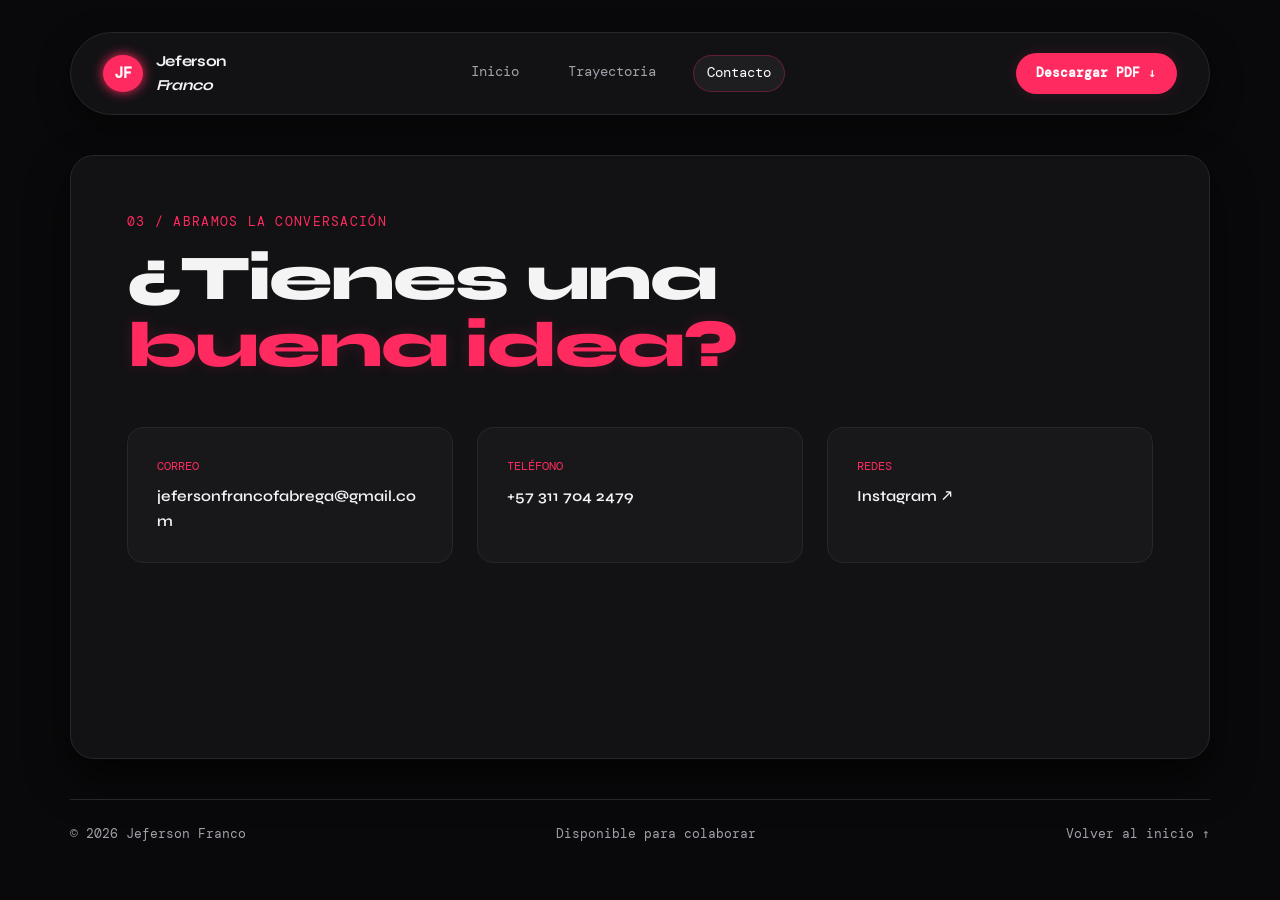
==== contacto.html @ cbbea217 "Primer commit" ====
<!doctype html>
<html lang="es">

<head>
  <meta charset="utf-8">
  <meta name="viewport" content="width=device-width, initial-scale=1">
  <title>Contacto | Valentina Ríos</title>
  <link rel="preconnect" href="https://fonts.googleapis.com">
  <link rel="preconnect" href="https://fonts.gstatic.com" crossorigin>
  <link href="https://fonts.googleapis.com/css2?family=DM+Mono:wght@400;500&family=Syne:wght@400;600;700;800&display=swap" rel="stylesheet">
  <link rel="stylesheet" href="styles.css">
</head>

<body>
  <header class="encabezado-sitio">
    <a class="marca" href="index.html">
      <span class="marca-simbolo">JF</span>
      <span>Jeferson<br><em>Franco</em></span>
    </a>

    <nav aria-label="Navegación principal">
      <a href="index.html">Inicio</a>
      <a href="trayectoria.html">Trayectoria</a>
      <a class="activo" href="contacto.html">Contacto</a>
    </nav>

    <a class="enlace-descarga" href="jEFERSON_FRANCO.pdf" download>
      Descargar PDF <span>↓</span>
    </a>
  </header>

  <main class="principal-contacto">
    <p class="texto-pequeno">03 / Abramos la conversación</p>
    <h1>¿Tienes una<br><em>buena idea?</em></h1>

    <dl class="detalles-contacto">
      <div>
        <dt>Correo</dt>
        <dd>
          <a href="mailto:jefersonfrancofabrega@gmail.com">jefersonfrancofabrega@gmail.com</a>
        </dd>
      </div>

      <div>
        <dt>Teléfono</dt>
        <dd>
          <a href="tel:+573001234567">+57 311 704 2479</a>
        </dd>
      </div>

      <div>
        <dt>Redes</dt>
        <dd>
          <a href="https://www.instagram.com/fabrega_mlb?utm_source=qr&igsi=bThxaXV1bzB2ZHZn" target="_blank" rel="noreferrer">Instagram ↗</a>
        </dd>
      </div>
    </dl>
  </main>

  <footer class="pie-sitio">
    <span>© 2026 Jeferson Franco</span>
    <span>Disponible para colaborar</span>
    <span><a href="index.html">Volver al inicio ↑</a></span>
  </footer>
</body>

</html>
---- styles.css ----
:root {
  --bg-color: #09090b;          
  --card-bg: #121215;         
  --card-border: #27272a;     
  --accent-red: #ff2a5f;        
  --accent-red-dark: #e11d48;   
  --accent-glow: rgba(255, 42, 95, 0.15); 
  --text-main: #f4f4f5;      
  --text-muted: #a1a1aa;        
  --font-heading: 'Syne', sans-serif;
  --font-mono: 'DM Mono', monospace;
  --max-width: 1140px;
}

/* 2. RESET Y BASE */
*, *::before, *::after {
  box-sizing: border-box;
  margin: 0;
  padding: 0;
}

body {
  background-color: var(--bg-color);
  color: var(--text-main);
  font-family: var(--font-heading);
  min-height: 100vh;
  display: flex;
  flex-direction: column;
  justify-content: space-between;
  line-height: 1.6;
  -webkit-font-smoothing: antialiased;
}

main { 
  flex: 1; 
}

a { 
  color: inherit; 
  text-decoration: none; 
  transition: all 0.25s ease; 
}

/* 3. ENCABEZADO CENTRADO CON DETALLES EN ROJO */
.encabezado-sitio {
  max-width: var(--max-width);
  margin: 2rem auto 0 auto;
  width: 90%;
  padding: 1rem 2rem;
  background-color: var(--card-bg);
  border: 1px solid var(--card-border);
  border-radius: 100px;
  display: flex;
  align-items: center;
  justify-content: space-between;
  box-shadow: 0 10px 30px rgba(0, 0, 0, 0.5);
}

.marca {
  display: flex;
  align-items: center;
  gap: 0.8rem;
  font-weight: 700;
  font-size: 0.95rem;
  letter-spacing: -0.02em;
}

.marca-simbolo {
  background: var(--accent-red);
  color: #fff;
  padding: 0.4rem 0.7rem;
  border-radius: 50%;
  font-family: var(--font-mono);
  font-weight: 700;
  box-shadow: 0 0 12px var(--accent-red);
}

nav {
  display: flex;
  gap: 1.5rem;
  font-family: var(--font-mono);
  font-size: 0.85rem;
}

nav a {
  color: var(--text-muted);
  padding: 0.4rem 0.8rem;
  border-radius: 20px;
}

nav a:hover, nav a.activo {
  color: #fff;
  background: rgba(255, 255, 255, 0.05);
  border: 1px solid rgba(255, 42, 95, 0.3);
}

.enlace-descarga {
  background-color: var(--accent-red);
  color: #fff;
  font-family: var(--font-mono);
  font-size: 0.8rem;
  padding: 0.65rem 1.3rem;
  border-radius: 50px;
  font-weight: 600;
  box-shadow: 0 0 15px var(--accent-glow);
}

.enlace-descarga:hover {
  background-color: var(--accent-red-dark);
  box-shadow: 0 0 20px rgba(255, 42, 95, 0.4);
}

/* 4. TIPOGRAFÍA Y ACENTOS ROJOS */
.texto-pequeno, .indice-seccion {
  font-family: var(--font-mono);
  font-size: 0.8rem;
  color: var(--accent-red);
  letter-spacing: 0.1em;
  margin-bottom: 0.8rem;
  text-transform: uppercase;
}

h1 {
  font-size: clamp(2.5rem, 5vw, 4.2rem);
  font-weight: 800;
  line-height: 1.05;
  letter-spacing: -0.03em;
  margin-bottom: 1.2rem;
  color: var(--text-main);
}

h1 span, h1 em, h2 em {
  color: var(--accent-red);
  font-style: normal;
  text-shadow: 0 0 15px var(--accent-glow);
}

/* 5. TARJETAS Y CONTENEDORES CENTRADOS */
.cuadricula-pagina, 
.cuadricula-contenido, 
.principal-contacto {
  max-width: var(--max-width);
  margin: 2.5rem auto;
  width: 90%;
  padding: 3.5rem;
  background-color: var(--card-bg);
  border: 1px solid var(--card-border);
  border-radius: 24px;
  box-shadow: 0 20px 40px rgba(0, 0, 0, 0.6);
}

.cuadricula-pagina {
  display: grid;
  grid-template-columns: 1.2fr 0.8fr;
  gap: 3.5rem;
  align-items: center;
}

.texto-introduccion {
  font-size: 1.15rem;
  color: var(--text-muted);
  margin-bottom: 2rem;
}

.acciones-portada {
  display: flex;
  align-items: center;
  gap: 1.2rem;
}

.boton-oscuro {
  background: var(--accent-red);
  color: #fff;
  padding: 0.9rem 1.8rem;
  border-radius: 50px;
  font-weight: 700;
  box-shadow: 0 0 20px var(--accent-glow);
}

.boton-oscuro:hover {
  background: var(--accent-red-dark);
  transform: translateY(-2px);
}

.enlace-texto {
  font-family: var(--font-mono);
  color: var(--text-main);
  padding: 0.8rem 1.2rem;
  border: 1px solid var(--card-border);
  border-radius: 50px;
}

.enlace-texto:hover {
  border-color: var(--accent-red);
  color: var(--accent-red);
}

/* FOTO PORTADA */
.contenedor-retrato { 
  position: relative; 
}

.retrato {
  width: 100%;
  aspect-ratio: 1 / 1;
  object-fit: cover;
  border-radius: 20px;
  border: 1px solid var(--card-border);
  filter: grayscale(20%);
}

.nota-retrato {
  position: absolute;
  top: -15px;
  right: -15px;
  background: #18181b;
  border: 1px solid var(--accent-red);
  color: var(--text-main);
  padding: 0.6rem 1rem;
  border-radius: 12px;
  font-size: 0.75rem;
  font-family: var(--font-mono);
  box-shadow: 0 0 15px var(--accent-glow);
}

.etiqueta-retrato {
  position: absolute;
  bottom: 12px;
  left: 12px;
  background: rgba(9, 9, 11, 0.85);
  backdrop-filter: blur(8px);
  padding: 0.4rem 0.8rem;
  border-radius: 8px;
  font-family: var(--font-mono);
  font-size: 0.75rem;
  border: 1px solid var(--card-border);
}
.etiqueta-retrato span { color: #22c55e; }

/* 6. BANDA DE DATOS ESTADÍSTICOS */
.banda-datos {
  max-width: var(--max-width);
  margin: 0 auto 2.5rem auto;
  width: 90%;
  display: grid;
  grid-template-columns: repeat(4, 1fr);
  gap: 1.5rem;
}

.banda-datos > div {
  background-color: var(--card-bg);
  border: 1px solid var(--card-border);
  padding: 1.8rem;
  border-radius: 16px;
  text-align: center;
  transition: border-color 0.3s ease;
}

.banda-datos > div:hover {
  border-color: var(--accent-red);
}

.numero-dato {
  font-family: var(--font-mono);
  font-size: 2.2rem;
  font-weight: 700;
  color: var(--accent-red);
  display: block;
}

.etiqueta-dato { 
  font-size: 0.8rem; 
  color: var(--text-muted); 
}

/* 7. PÁGINA DE TRAYECTORIA */
.portada-interior {
  max-width: var(--max-width);
  margin: 2.5rem auto 0 auto;
  width: 85%;
  height: 50%;

}

.cuadricula-contenido {
  display: grid;
  grid-template-columns: 0.8fr 1.2fr;
  gap: 3rem;
}

.linea-tiempo {
  display: flex;
  flex-direction: column;
  gap: 1.2rem;
}

.elemento-tiempo {
  background-color: #18181b;
  border: 1px solid var(--card-border);
  border-radius: 16px;
  padding: 1.5rem;
  display: flex;
  flex-direction: column;
  gap: 0.6rem;
  position: relative;
  overflow: hidden;
  
}

.elemento-tiempo::before {
  content: '';
  position: absolute;
  top: 0;
  left: 0;
  width: 4px;
  height: 100%;
  background: var(--accent-red);
}

.elemento-tiempo time {
  font-family: var(--font-mono);
  font-size: 0.8rem;
  color: var(--accent-red);
}

.etiqueta {
  align-self: flex-start;
  background: rgba(255, 42, 95, 0.1);
  border: 1px solid rgba(255, 42, 95, 0.2);
  color: var(--accent-red);
  padding: 0.2rem 0.6rem;
  border-radius: 20px;
  font-family: var(--font-mono);
  font-size: 0.7rem;
}

/* 8. PÁGINA DE CONTACTO CORREGIDA */
.detalles-contacto {
  margin-top: 3rem;
  display: grid;
  grid-template-columns: repeat(3, 1fr);
  gap: 1.5rem;
}

.detalles-contacto > div {
  background-color: #18181b;
  border: 1px solid var(--card-border);
  padding: 1.8rem;
  border-radius: 16px;
  overflow: hidden;
}

.detalles-contacto dt {
  font-family: var(--font-mono);
  font-size: 0.75rem;
  color: var(--accent-red);
  margin-bottom: 0.5rem;
  text-transform: uppercase;
}

.detalles-contacto dd a {
  font-size: 0.95rem;
  font-weight: 600;
  color: var(--text-main);
  word-break: break-word; /* Evita roturas de texto como "m" suelta */
  display: block;
}

.detalles-contacto dd a:hover {
  color: var(--accent-red);
}

/* 9. PIE DE PÁGINA */
.pie-sitio {
  max-width: var(--max-width);
  margin: 0 auto 2rem auto;
  width: 90%;
  padding: 1.5rem 0;
  display: flex;
  justify-content: space-between;
  font-family: var(--font-mono);
  font-size: 0.8rem;
  color: var(--text-muted);
  border-top: 1px solid var(--card-border);
}

/* 10. ADAPTACIÓN RESPONSIVA MÓVIL */
@media (max-width: 950px) {
  .encabezado-sitio { flex-direction: column; gap: 1rem; border-radius: 20px; text-align: center; }
  .cuadricula-pagina, .cuadricula-contenido { grid-template-columns: 1fr; padding: 1.8rem; gap: 2rem; }
  .banda-datos { grid-template-columns: repeat(2, 1fr); }
  .detalles-contacto { grid-template-columns: 1fr; }
  .pie-sitio { flex-direction: column; gap: 0.5rem; text-align: center; }
}
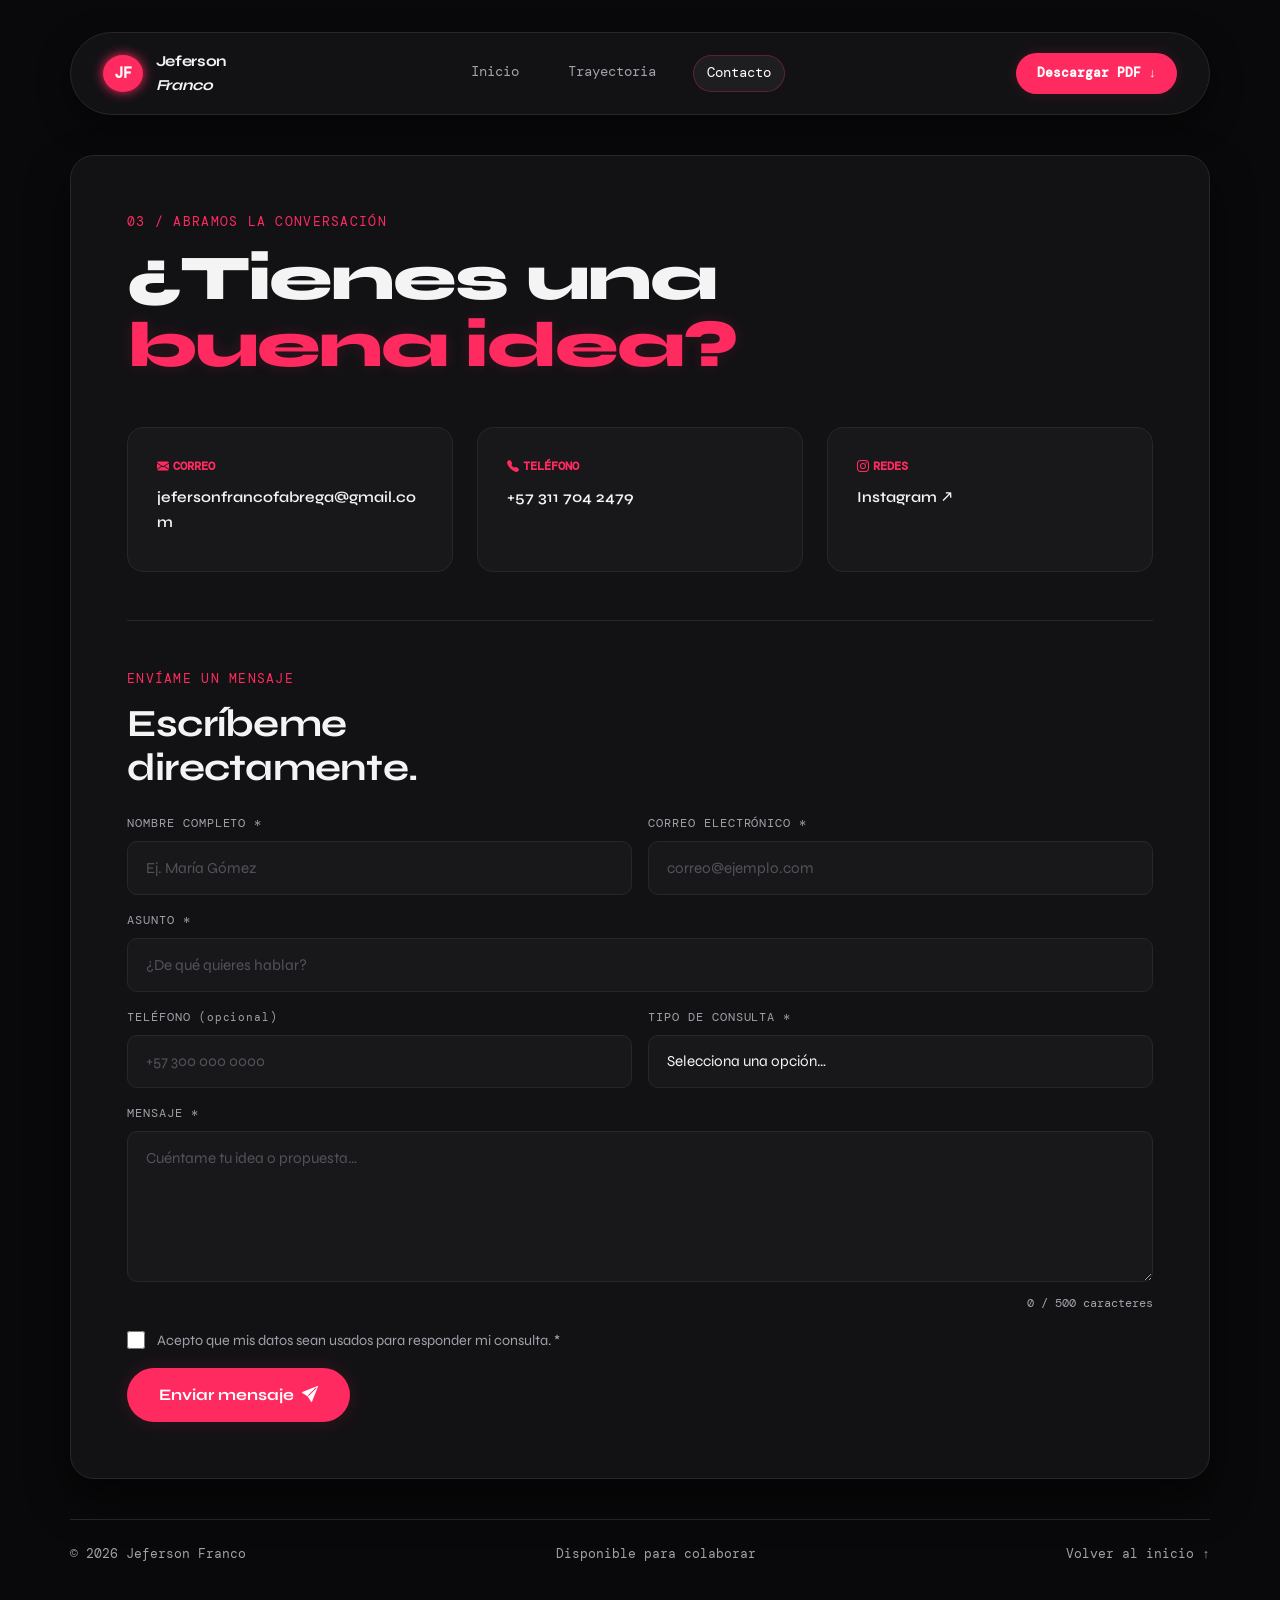
==== commit ca67832e: "Se integra Bootstrap, jQuery y formulario con validación JS (Actividad 2)" ====
--- a/contacto.html
+++ b/contacto.html
@@ -4,21 +4,23 @@
 <head>
   <meta charset="utf-8">
   <meta name="viewport" content="width=device-width, initial-scale=1">
-  <title>Contacto | Valentina Ríos</title>
+  <title>Contacto | Jeferson Franco</title>
   <link rel="preconnect" href="https://fonts.googleapis.com">
   <link rel="preconnect" href="https://fonts.gstatic.com" crossorigin>
   <link href="https://fonts.googleapis.com/css2?family=DM+Mono:wght@400;500&family=Syne:wght@400;600;700;800&display=swap" rel="stylesheet">
+  <link href="https://cdn.jsdelivr.net/npm/bootstrap@5.3.3/dist/css/bootstrap.min.css" rel="stylesheet">
+  <link rel="stylesheet" href="https://cdn.jsdelivr.net/npm/bootstrap-icons@1.11.3/font/bootstrap-icons.min.css">
   <link rel="stylesheet" href="styles.css">
 </head>
 
 <body>
-  <header class="encabezado-sitio">
+  <header class="encabezado-sitio" data-aos="fade-down">
     <a class="marca" href="index.html">
       <span class="marca-simbolo">JF</span>
       <span>Jeferson<br><em>Franco</em></span>
     </a>
 
-    <nav aria-label="Navegación principal">
+    <nav aria-label="Navegación principal" id="mainNav">
       <a href="index.html">Inicio</a>
       <a href="trayectoria.html">Trayectoria</a>
       <a class="activo" href="contacto.html">Contacto</a>
@@ -29,32 +31,147 @@
     </a>
   </header>
 
-  <main class="principal-contacto">
+  <main class="principal-contacto" data-aos="fade-up">
     <p class="texto-pequeno">03 / Abramos la conversación</p>
     <h1>¿Tienes una<br><em>buena idea?</em></h1>
 
+    <!-- Tarjetas de contacto rápido (Bootstrap Grid) -->
     <dl class="detalles-contacto">
       <div>
-        <dt>Correo</dt>
+        <dt><i class="bi bi-envelope-fill me-1"></i>Correo</dt>
         <dd>
           <a href="mailto:jefersonfrancofabrega@gmail.com">jefersonfrancofabrega@gmail.com</a>
         </dd>
       </div>
 
       <div>
-        <dt>Teléfono</dt>
+        <dt><i class="bi bi-telephone-fill me-1"></i>Teléfono</dt>
         <dd>
-          <a href="tel:+573001234567">+57 311 704 2479</a>
+          <a href="tel:+573117042479">+57 311 704 2479</a>
         </dd>
       </div>
 
       <div>
-        <dt>Redes</dt>
+        <dt><i class="bi bi-instagram me-1"></i>Redes</dt>
         <dd>
-          <a href="https://www.instagram.com/fabrega_mlb?utm_source=qr&igsi=bThxaXV1bzB2ZHZn" target="_blank" rel="noreferrer">Instagram ↗</a>
+          <a href="https://www.instagram.com/fabrega_mlb" target="_blank" rel="noreferrer">Instagram ↗</a>
         </dd>
       </div>
     </dl>
+
+    <!-- ── FORMULARIO CON VALIDACIÓN JS ── -->
+    <div class="formulario-wrapper mt-5" data-aos="fade-up">
+      <p class="indice-seccion">ENVÍAME UN MENSAJE</p>
+      <h2 class="mb-4">Escríbeme<br>directamente.</h2>
+
+      <!-- Alerta de éxito (oculta por defecto, la muestra jQuery) -->
+      <div id="alertaExito" class="alert-exito" role="alert" style="display:none;">
+        <i class="bi bi-check-circle-fill me-2"></i>
+        ¡Mensaje enviado! Me pondré en contacto pronto.
+      </div>
+
+      <form id="formContacto" novalidate>
+
+        <div class="row g-3">
+          <!-- Nombre -->
+          <div class="col-md-6">
+            <label for="nombre" class="form-label-custom">Nombre completo *</label>
+            <input
+              type="text"
+              id="nombre"
+              name="nombre"
+              class="campo-form"
+              placeholder="Ej. María Gómez"
+              autocomplete="name">
+            <span class="error-msg" id="errorNombre"></span>
+          </div>
+
+          <!-- Email -->
+          <div class="col-md-6">
+            <label for="email" class="form-label-custom">Correo electrónico *</label>
+            <input
+              type="email"
+              id="email"
+              name="email"
+              class="campo-form"
+              placeholder="correo@ejemplo.com"
+              autocomplete="email">
+            <span class="error-msg" id="errorEmail"></span>
+          </div>
+
+          <!-- Asunto -->
+          <div class="col-12">
+            <label for="asunto" class="form-label-custom">Asunto *</label>
+            <input
+              type="text"
+              id="asunto"
+              name="asunto"
+              class="campo-form"
+              placeholder="¿De qué quieres hablar?">
+            <span class="error-msg" id="errorAsunto"></span>
+          </div>
+
+          <!-- Teléfono (opcional) -->
+          <div class="col-md-6">
+            <label for="telefono" class="form-label-custom">Teléfono <span class="texto-opcional">(opcional)</span></label>
+            <input
+              type="tel"
+              id="telefono"
+              name="telefono"
+              class="campo-form"
+              placeholder="+57 300 000 0000"
+              autocomplete="tel">
+            <span class="error-msg" id="errorTelefono"></span>
+          </div>
+
+          <!-- Tipo de consulta -->
+          <div class="col-md-6">
+            <label for="tipo" class="form-label-custom">Tipo de consulta *</label>
+            <select id="tipo" name="tipo" class="campo-form">
+              <option value="">Selecciona una opción…</option>
+              <option value="trabajo">Propuesta laboral</option>
+              <option value="proyecto">Proyecto freelance</option>
+              <option value="colaboracion">Colaboración</option>
+              <option value="otro">Otro</option>
+            </select>
+            <span class="error-msg" id="errorTipo"></span>
+          </div>
+
+          <!-- Mensaje -->
+          <div class="col-12">
+            <label for="mensaje" class="form-label-custom">Mensaje *</label>
+            <textarea
+              id="mensaje"
+              name="mensaje"
+              class="campo-form"
+              rows="5"
+              placeholder="Cuéntame tu idea o propuesta…"></textarea>
+            <span class="error-msg" id="errorMensaje"></span>
+            <span class="contador-chars" id="contadorMensaje">0 / 500 caracteres</span>
+          </div>
+
+          <!-- Términos -->
+          <div class="col-12">
+            <label class="check-label">
+              <input type="checkbox" id="terminos" name="terminos">
+              <span>Acepto que mis datos sean usados para responder mi consulta. *</span>
+            </label>
+            <span class="error-msg" id="errorTerminos"></span>
+          </div>
+
+          <!-- Botón enviar -->
+          <div class="col-12">
+            <button type="submit" class="btn-enviar" id="btnEnviar">
+              <span id="textoBtn">Enviar mensaje <i class="bi bi-send-fill ms-1"></i></span>
+              <span id="loadingBtn" style="display:none;">
+                <span class="spinner-border spinner-border-sm me-2" role="status"></span>Enviando…
+              </span>
+            </button>
+          </div>
+        </div>
+
+      </form>
+    </div>
   </main>
 
   <footer class="pie-sitio">
@@ -62,6 +179,10 @@
     <span>Disponible para colaborar</span>
     <span><a href="index.html">Volver al inicio ↑</a></span>
   </footer>
+
+  <script src="https://code.jquery.com/jquery-3.7.1.min.js"></script>
+  <script src="https://cdn.jsdelivr.net/npm/bootstrap@5.3.3/dist/js/bootstrap.bundle.min.js"></script>
+  <script src="scripts.js"></script>
 </body>
 
 </html>
--- a/styles.css
+++ b/styles.css
@@ -392,4 +392,213 @@
   .banda-datos { grid-template-columns: repeat(2, 1fr); }
   .detalles-contacto { grid-template-columns: 1fr; }
   .pie-sitio { flex-direction: column; gap: 0.5rem; text-align: center; }
-}+}
+
+/* ══════════════════════════════════════════════
+   ANIMACIONES DE SCROLL (data-aos ligero)
+══════════════════════════════════════════════ */
+[data-aos] {
+  opacity: 0;
+  transform: translateY(24px);
+  transition: opacity 0.6s ease, transform 0.6s ease;
+}
+[data-aos].visible {
+  opacity: 1;
+  transform: translateY(0);
+}
+[data-aos][data-aos-delay="100"] { transition-delay: 0.1s; }
+[data-aos][data-aos-delay="200"] { transition-delay: 0.2s; }
+[data-aos][data-aos-delay="300"] { transition-delay: 0.3s; }
+
+/* ══════════════════════════════════════════════
+   TARJETA ESTADÍSTICA (stat-card en index)
+══════════════════════════════════════════════ */
+.stat-card {
+  background-color: var(--card-bg);
+  border: 1px solid var(--card-border);
+  padding: 1.8rem;
+  border-radius: 16px;
+  text-align: center;
+  transition: border-color 0.3s ease;
+  cursor: default;
+}
+.stat-card:hover {
+  border-color: var(--accent-red);
+  box-shadow: 0 0 20px var(--accent-glow);
+}
+
+/* ══════════════════════════════════════════════
+   HABILIDADES (skill-badge)
+══════════════════════════════════════════════ */
+.skill-badge {
+  background: var(--card-bg);
+  border: 1px solid var(--card-border);
+  color: var(--text-muted);
+  padding: 0.7rem 1rem;
+  border-radius: 12px;
+  font-family: var(--font-mono);
+  font-size: 0.85rem;
+  text-align: center;
+  transition: all 0.25s ease;
+}
+.skill-badge:hover {
+  border-color: var(--accent-red);
+  color: var(--text-main);
+  box-shadow: 0 0 12px var(--accent-glow);
+}
+.skill-badge i { margin-right: 0.4rem; color: var(--accent-red); }
+
+/* ══════════════════════════════════════════════
+   FORMULARIO DE CONTACTO
+══════════════════════════════════════════════ */
+.formulario-wrapper {
+  border-top: 1px solid var(--card-border);
+  padding-top: 3rem;
+  margin-top: 3rem;
+}
+
+.form-label-custom {
+  display: block;
+  font-family: var(--font-mono);
+  font-size: 0.75rem;
+  color: var(--text-muted);
+  text-transform: uppercase;
+  letter-spacing: 0.08em;
+  margin-bottom: 0.5rem;
+}
+
+.texto-opcional {
+  font-size: 0.7rem;
+  color: var(--text-muted);
+  text-transform: none;
+}
+
+.campo-form {
+  width: 100%;
+  background-color: #18181b;
+  border: 1px solid var(--card-border);
+  border-radius: 10px;
+  padding: 0.85rem 1.1rem;
+  color: var(--text-main);
+  font-family: var(--font-heading);
+  font-size: 0.95rem;
+  transition: border-color 0.25s, box-shadow 0.25s;
+  outline: none;
+  appearance: none;
+}
+
+.campo-form::placeholder { color: #52525b; }
+
+.campo-form:focus {
+  border-color: var(--accent-red);
+  box-shadow: 0 0 0 3px var(--accent-glow);
+}
+
+.campo-form option { background: #18181b; }
+
+/* Estado válido / inválido */
+.campo-ok  { border-color: #22c55e !important; }
+.campo-error { border-color: var(--accent-red) !important; box-shadow: 0 0 0 3px rgba(255,42,95,0.15); }
+
+/* Mensajes de error */
+.error-msg {
+  display: none;
+  color: var(--accent-red);
+  font-family: var(--font-mono);
+  font-size: 0.75rem;
+  margin-top: 0.3rem;
+}
+
+/* Contador de caracteres */
+.contador-chars {
+  display: block;
+  font-family: var(--font-mono);
+  font-size: 0.72rem;
+  color: var(--text-muted);
+  text-align: right;
+  margin-top: 0.3rem;
+}
+
+/* Checkbox personalizado */
+.check-label {
+  display: flex;
+  align-items: flex-start;
+  gap: 0.75rem;
+  cursor: pointer;
+  font-size: 0.9rem;
+  color: var(--text-muted);
+}
+.check-label input[type="checkbox"] {
+  width: 18px;
+  height: 18px;
+  accent-color: var(--accent-red);
+  flex-shrink: 0;
+  margin-top: 2px;
+}
+
+/* Botón enviar */
+.btn-enviar {
+  background: var(--accent-red);
+  color: #fff;
+  border: none;
+  padding: 0.9rem 2rem;
+  border-radius: 50px;
+  font-family: var(--font-heading);
+  font-size: 1rem;
+  font-weight: 700;
+  cursor: pointer;
+  box-shadow: 0 0 20px var(--accent-glow);
+  transition: background 0.3s, transform 0.2s, box-shadow 0.3s;
+}
+.btn-enviar:hover {
+  background: var(--accent-red-dark);
+  transform: translateY(-2px);
+  box-shadow: 0 0 30px rgba(255,42,95,0.4);
+}
+.btn-enviar:disabled {
+  opacity: 0.65;
+  cursor: not-allowed;
+  transform: none;
+}
+
+/* Shake en error */
+@keyframes shake {
+  0%, 100% { transform: translateX(0); }
+  20%, 60%  { transform: translateX(-8px); }
+  40%, 80%  { transform: translateX(8px); }
+}
+.btn-shake { animation: shake 0.45s ease; }
+
+/* Alerta de éxito */
+.alert-exito {
+  background: rgba(34, 197, 94, 0.1);
+  border: 1px solid rgba(34, 197, 94, 0.35);
+  color: #86efac;
+  padding: 1rem 1.5rem;
+  border-radius: 12px;
+  font-family: var(--font-mono);
+  font-size: 0.9rem;
+  margin-bottom: 1.5rem;
+}
+
+/* Spinner Bootstrap override */
+.spinner-border { color: #fff; }
+
+/* enlace-flecha */
+.enlace-flecha {
+  font-family: var(--font-mono);
+  font-size: 0.9rem;
+  color: var(--accent-red);
+  border-bottom: 1px solid transparent;
+  transition: border-color 0.25s;
+}
+.enlace-flecha:hover { border-color: var(--accent-red); color: var(--accent-red); }
+
+/* h2 general en secciones */
+h2 {
+  font-size: clamp(1.6rem, 3vw, 2.4rem);
+  font-weight: 700;
+  line-height: 1.15;
+  letter-spacing: -0.02em;
+  margin-bottom: 1.2rem;
+}
